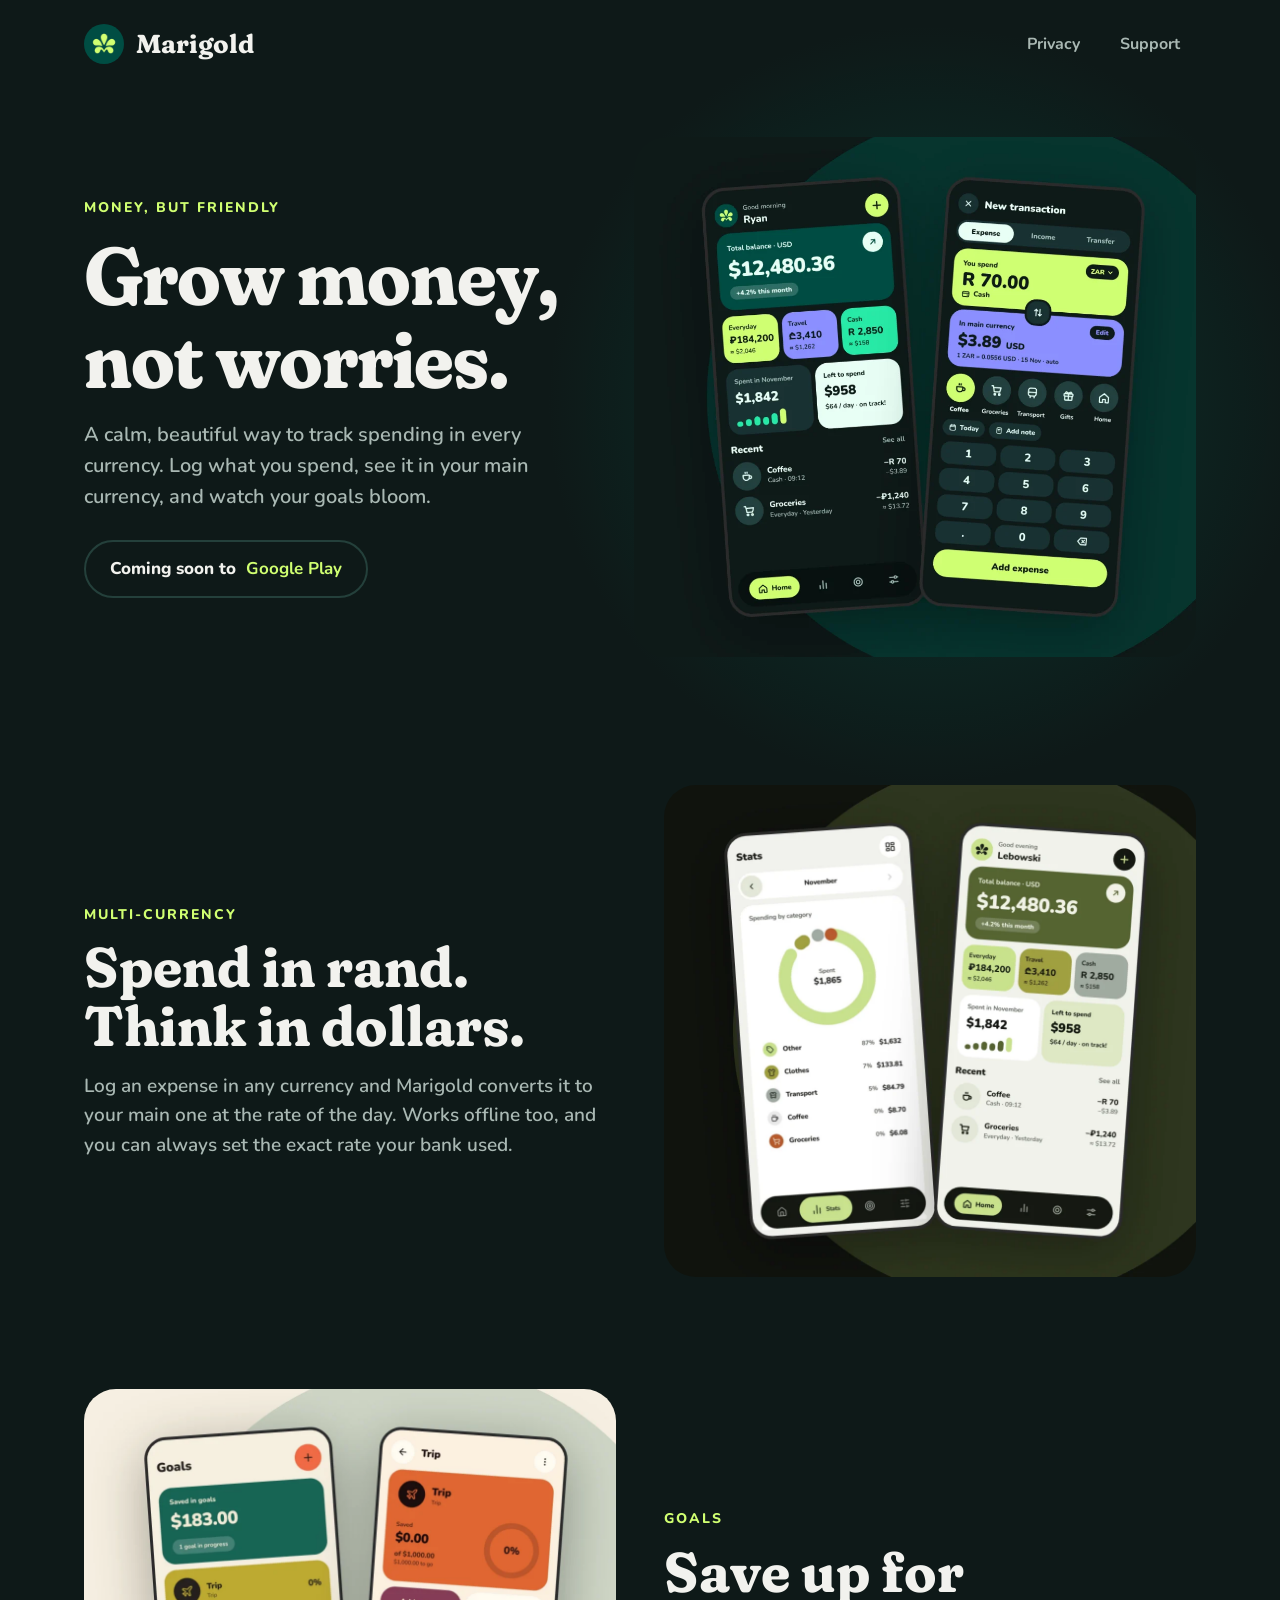
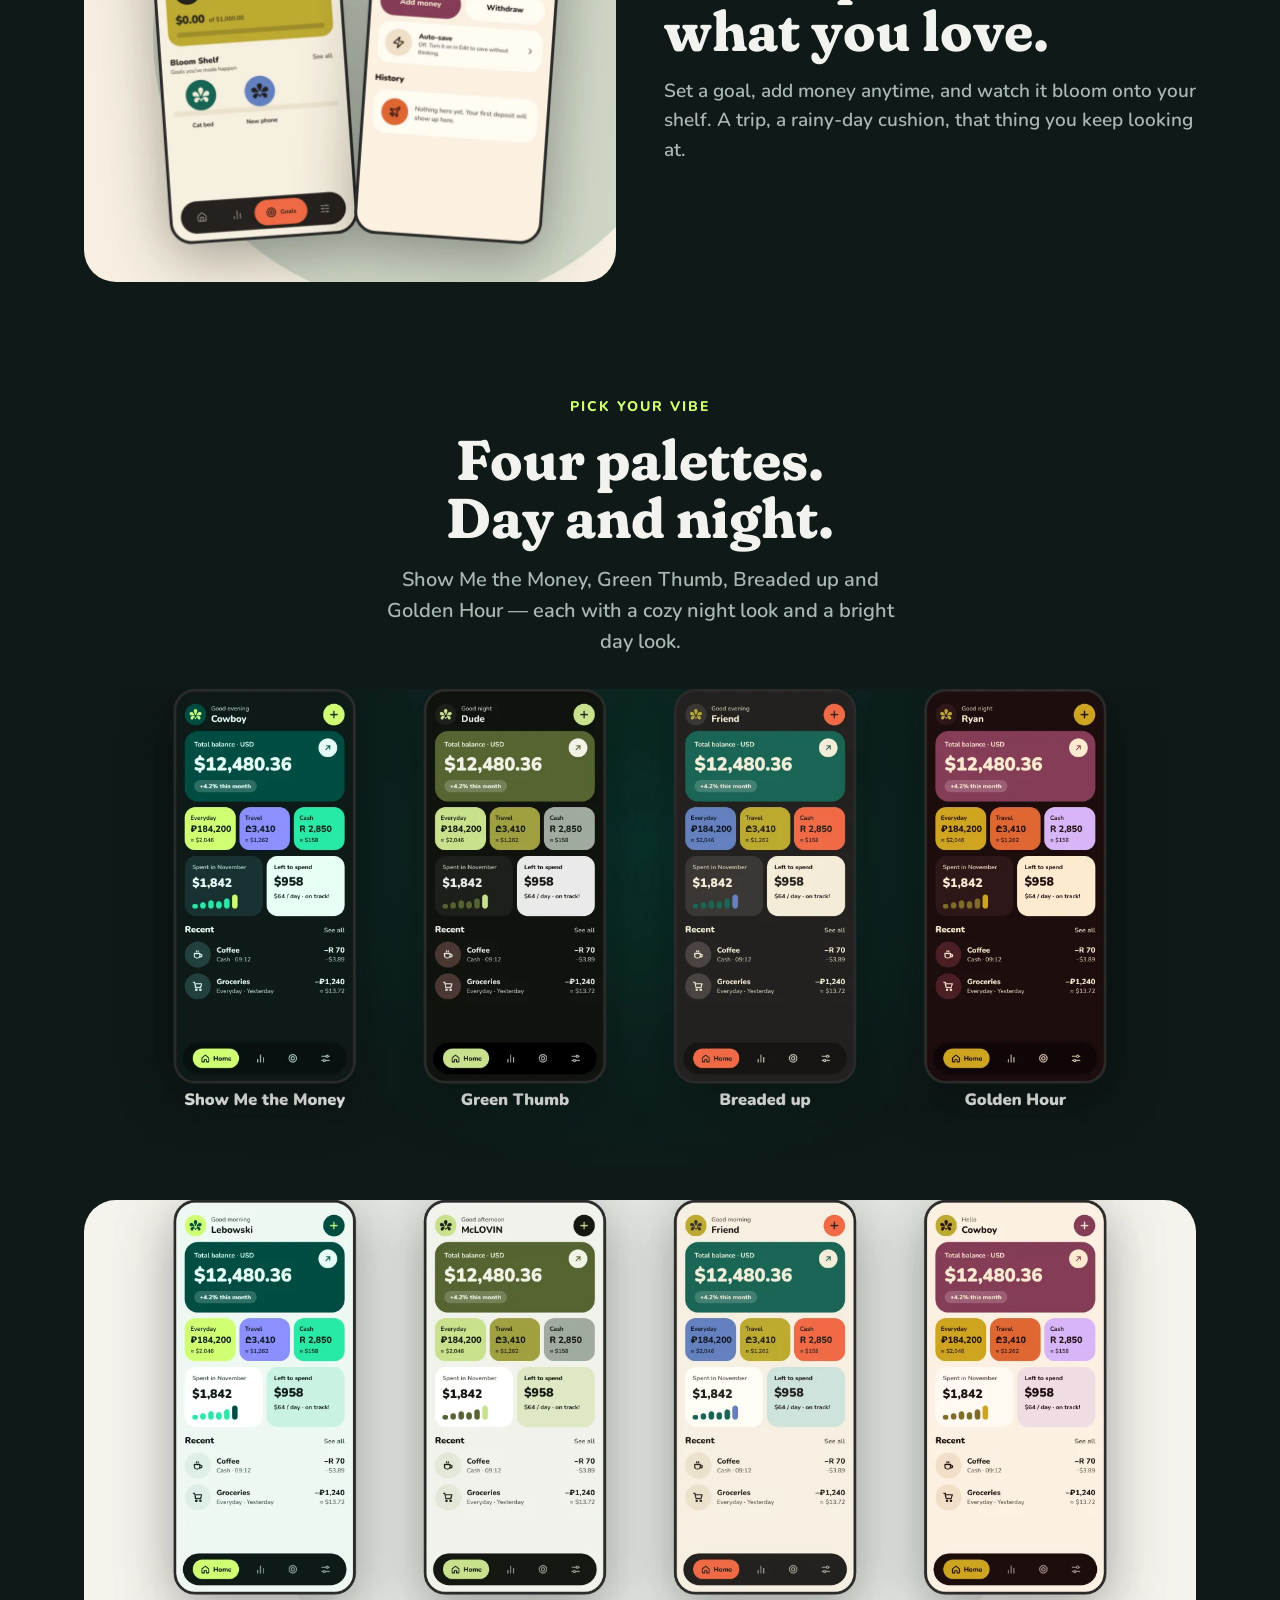
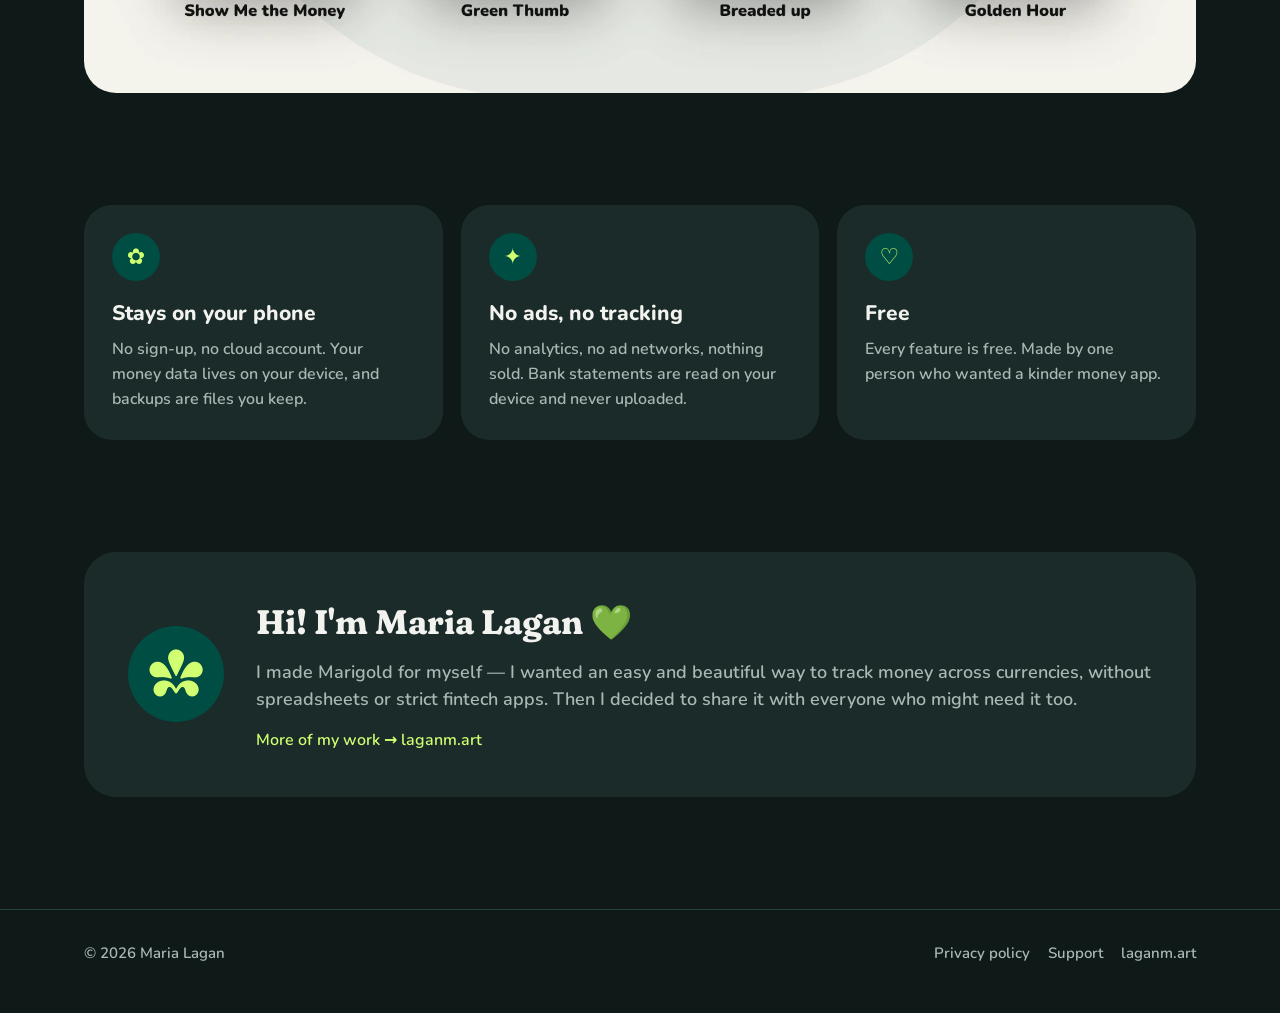
==== index.html @ 27286647 "Marigold website: home, privacy policy, support Co-Authored-By: Claude Opus 5.5 <noreply@anthropic.c" ====
<!doctype html>
<html lang="en">
<head>
<meta charset="utf-8">
<meta name="viewport" content="width=device-width,initial-scale=1">
<title>Marigold — Grow money, not worries</title>
<meta name="description" content="A calm, friendly money tracker for every currency. Spend in any currency, see it in yours. Goals, budgets, day and night palettes. Free, no ads, your data stays with you.">
<meta property="og:title" content="Marigold — Grow money, not worries">
<meta property="og:description" content="A calm, friendly money tracker for every currency.">
<meta property="og:image" content="https://marigold.laganm.art/img/og.jpg">
<meta property="og:url" content="https://marigold.laganm.art/">
<meta name="theme-color" content="#0E1918">
<link rel="icon" href="favicon.png">
<link rel="apple-touch-icon" href="img/icon-192.png">
<link rel="stylesheet" href="style.css">
</head>
<body>
<div class="wrap">
  <header class="nav">
    <a class="brand serif" href="./"><img src="img/icon-192.png" alt="">Marigold</a>
    <nav class="nav-links"><a href="privacy.html">Privacy</a><a href="support.html">Support</a></nav>
  </header>

  <main>
    <section class="hero">
      <div>
        <span class="kicker">Money, but friendly</span>
        <h1 class="serif">Grow money,<br>not worries.</h1>
        <p class="lead">A calm, beautiful way to track spending in every currency. Log what you spend, see it in your main currency, and watch your goals bloom.</p>
        <span class="badge soon">Coming soon to <b>Google Play</b></span>
      </div>
      <div class="shot"><img src="img/shot1.webp" alt="Marigold home screen and new transaction screen" width="1080" height="1000"></div>
    </section>

    <section class="feature">
      <div class="text">
        <span class="kicker">Multi-currency</span>
        <h2 class="serif">Spend in rand.<br>Think in dollars.</h2>
        <p>Log an expense in any currency and Marigold converts it to your main one at the rate of the day. Works offline too, and you can always set the exact rate your bank used.</p>
      </div>
      <div class="shot"><img src="img/shot2.webp" alt="Stats screen with spending by category" width="1080" height="1000" loading="lazy"></div>
    </section>

    <section class="feature flip">
      <div class="text">
        <span class="kicker">Goals</span>
        <h2 class="serif">Save up for<br>what you love.</h2>
        <p>Set a goal, add money anytime, and watch it bloom onto your shelf. A trip, a rainy-day cushion, that thing you keep looking at.</p>
      </div>
      <div class="shot"><img src="img/shot3.webp" alt="Goals screen and a trip goal" width="1080" height="1000" loading="lazy"></div>
    </section>

    <section class="center">
      <span class="kicker">Pick your vibe</span>
      <h2 class="serif">Four palettes.<br>Day and night.</h2>
      <p class="lead">Show Me the Money, Green Thumb, Breaded up and Golden Hour — each with a cozy night look and a bright day look.</p>
      <div class="shot"><img src="img/shot4.webp" alt="Four night palettes" width="1760" height="780" loading="lazy"></div>
      <div class="shot" style="margin-top:18px"><img src="img/shot5.webp" alt="Four day palettes" width="1760" height="780" loading="lazy"></div>
    </section>

    <section>
      <div class="cards">
        <div class="card"><div class="dot">✿</div><h3>Stays on your phone</h3><p>No sign-up, no cloud account. Your money data lives on your device, and backups are files you keep.</p></div>
        <div class="card"><div class="dot">✦</div><h3>No ads, no tracking</h3><p>No analytics, no ad networks, nothing sold. Bank statements are read on your device and never uploaded.</p></div>
        <div class="card"><div class="dot">♡</div><h3>Free</h3><p>Every feature is free. Made by one person who wanted a kinder money app.</p></div>
      </div>
    </section>

    <section>
      <div class="creator">
        <img src="img/icon-192.png" alt="">
        <div>
          <h2 class="serif">Hi! I'm Maria Lagan 💚</h2>
          <p>I made Marigold for myself — I wanted an easy and beautiful way to track money across currencies, without spreadsheets or strict fintech apps. Then I decided to share it with everyone who might need it too.</p>
          <a href="https://laganm.art/" target="_blank" rel="noopener">More of my work → laganm.art</a>
        </div>
      </div>
    </section>
  </main>
</div>

<footer>
  <div class="wrap">
    <span>© 2026 Maria Lagan</span>
    <nav><a href="privacy.html">Privacy policy</a><a href="support.html">Support</a><a href="https://laganm.art/" target="_blank" rel="noopener">laganm.art</a></nav>
  </div>
</footer>
</body>
</html>
---- style.css ----
@font-face{font-family:Nunito;font-weight:600;font-display:swap;src:url(fonts/nunito-latin-600-normal.woff2) format("woff2")}
@font-face{font-family:Nunito;font-weight:700;font-display:swap;src:url(fonts/nunito-latin-700-normal.woff2) format("woff2")}
@font-face{font-family:Nunito;font-weight:800;font-display:swap;src:url(fonts/nunito-latin-800-normal.woff2) format("woff2")}
@font-face{font-family:Fraunces;font-weight:100 900;font-display:swap;src:url(fonts/fraunces-latin-full-normal.woff2) format("woff2")}

:root{
  --bg:#0E1918; --bg2:#13211F; --card:#1A2B29; --line:#24403B;
  --text:#F2F2EE; --muted:#A9B8B3; --lime:#D0FF71; --emerald:#004D43;
  --radius:32px;
}
*{box-sizing:border-box}
html{scroll-behavior:smooth}
body{margin:0;background:var(--bg);color:var(--text);font-family:Nunito,system-ui,sans-serif;font-weight:600;line-height:1.55;-webkit-font-smoothing:antialiased}
a{color:var(--lime);text-decoration:none}
a:hover{text-decoration:underline}
img{max-width:100%;display:block}
.wrap{max-width:1160px;margin:0 auto;padding:0 24px}
.serif{font-family:Fraunces,Georgia,serif;font-weight:700;font-variation-settings:"SOFT" 100,"WONK" 1}

/* nav */
.nav{display:flex;align-items:center;justify-content:space-between;padding:22px 0}
.brand{display:flex;align-items:center;gap:12px;color:var(--text);font-size:26px}
.brand:hover{text-decoration:none}
.brand img{width:40px;height:40px;border-radius:50%}
.nav-links{display:flex;gap:8px}
.nav-links a{color:var(--muted);padding:10px 16px;border-radius:999px;font-weight:700}
.nav-links a:hover{background:var(--card);color:var(--text);text-decoration:none}

/* hero */
.hero{position:relative;display:grid;grid-template-columns:1fr 1.1fr;gap:40px;align-items:center;padding:48px 0 72px}
.hero::before{content:"";position:absolute;right:-10%;top:-10%;width:760px;height:760px;border-radius:50%;
  background:radial-gradient(closest-side,rgba(0,110,92,.35),rgba(0,110,92,0));z-index:-1}
.kicker{display:inline-block;color:var(--lime);font-weight:800;font-size:14px;letter-spacing:2px;text-transform:uppercase}
h1{font-size:clamp(44px,6.4vw,84px);line-height:1.02;letter-spacing:-1px;margin:14px 0 18px}
.lead{font-size:20px;color:var(--muted);max-width:520px;margin:0 0 28px}
.badge{display:inline-flex;align-items:center;gap:10px;background:var(--lime);color:#13211F;font-weight:800;padding:14px 24px;border-radius:999px;font-size:17px}
.badge.soon{background:transparent;color:var(--text);border:2px solid var(--line)}
.badge.soon b{color:var(--lime)}

/* shots */
.shot{border-radius:var(--radius);overflow:hidden;background:var(--bg2)}
.shot img{width:100%;height:auto}

/* feature rows */
section{padding:56px 0}
.feature{display:grid;grid-template-columns:1fr 1fr;gap:48px;align-items:center}
.feature.flip .text{order:2}
.feature h2,.center h2{font-size:clamp(34px,4.4vw,56px);line-height:1.05;margin:12px 0 16px}
.feature p{color:var(--muted);font-size:19px;margin:0}
.center{text-align:center}
.center .lead{margin:0 auto 32px}

/* cards */
.cards{display:grid;grid-template-columns:repeat(3,1fr);gap:18px}
.card{background:var(--card);border-radius:28px;padding:28px}
.card .dot{width:48px;height:48px;border-radius:50%;background:var(--emerald);display:grid;place-items:center;color:var(--lime);font-size:22px;margin-bottom:16px}
.card h3{margin:0 0 8px;font-size:21px;font-weight:800}
.card p{margin:0;color:var(--muted)}

/* creator */
.creator{background:var(--card);border-radius:var(--radius);padding:44px;display:grid;grid-template-columns:auto 1fr;gap:32px;align-items:center}
.creator img{width:96px;height:96px;border-radius:50%}
.creator h2{font-size:34px;margin:0 0 10px}
.creator p{color:var(--muted);margin:0 0 14px;font-size:18px}

/* footer */
footer{border-top:1px solid var(--line);margin-top:56px;padding:32px 0 48px;color:var(--muted);font-size:15px}
footer .wrap{display:flex;justify-content:space-between;gap:16px;flex-wrap:wrap}
footer a{color:var(--muted)}
footer nav{display:flex;gap:18px}

/* doc pages */
.doc{max-width:760px;margin:0 auto;padding:24px 24px 0}
.doc h1{font-size:clamp(38px,5vw,60px)}
.doc h2{font-family:Nunito,system-ui,sans-serif;font-weight:800;font-size:23px;margin:40px 0 10px}
.doc p,.doc li{color:#D6DEDB;font-size:17.5px}
.doc ul{padding-left:22px}
.doc li{margin:6px 0}
.doc .meta{color:var(--muted)}
.note{background:var(--card);border-radius:24px;padding:22px 26px;margin:28px 0}
.note p{margin:0}
.contact{display:inline-flex;margin-top:8px}

@media (max-width:860px){
  .hero,.feature{grid-template-columns:1fr}
  .feature.flip .text{order:0}
  .cards{grid-template-columns:1fr}
  .creator{grid-template-columns:1fr;padding:30px}
  .hero{padding-top:24px}
  .nav-links a{padding:8px 10px}
}
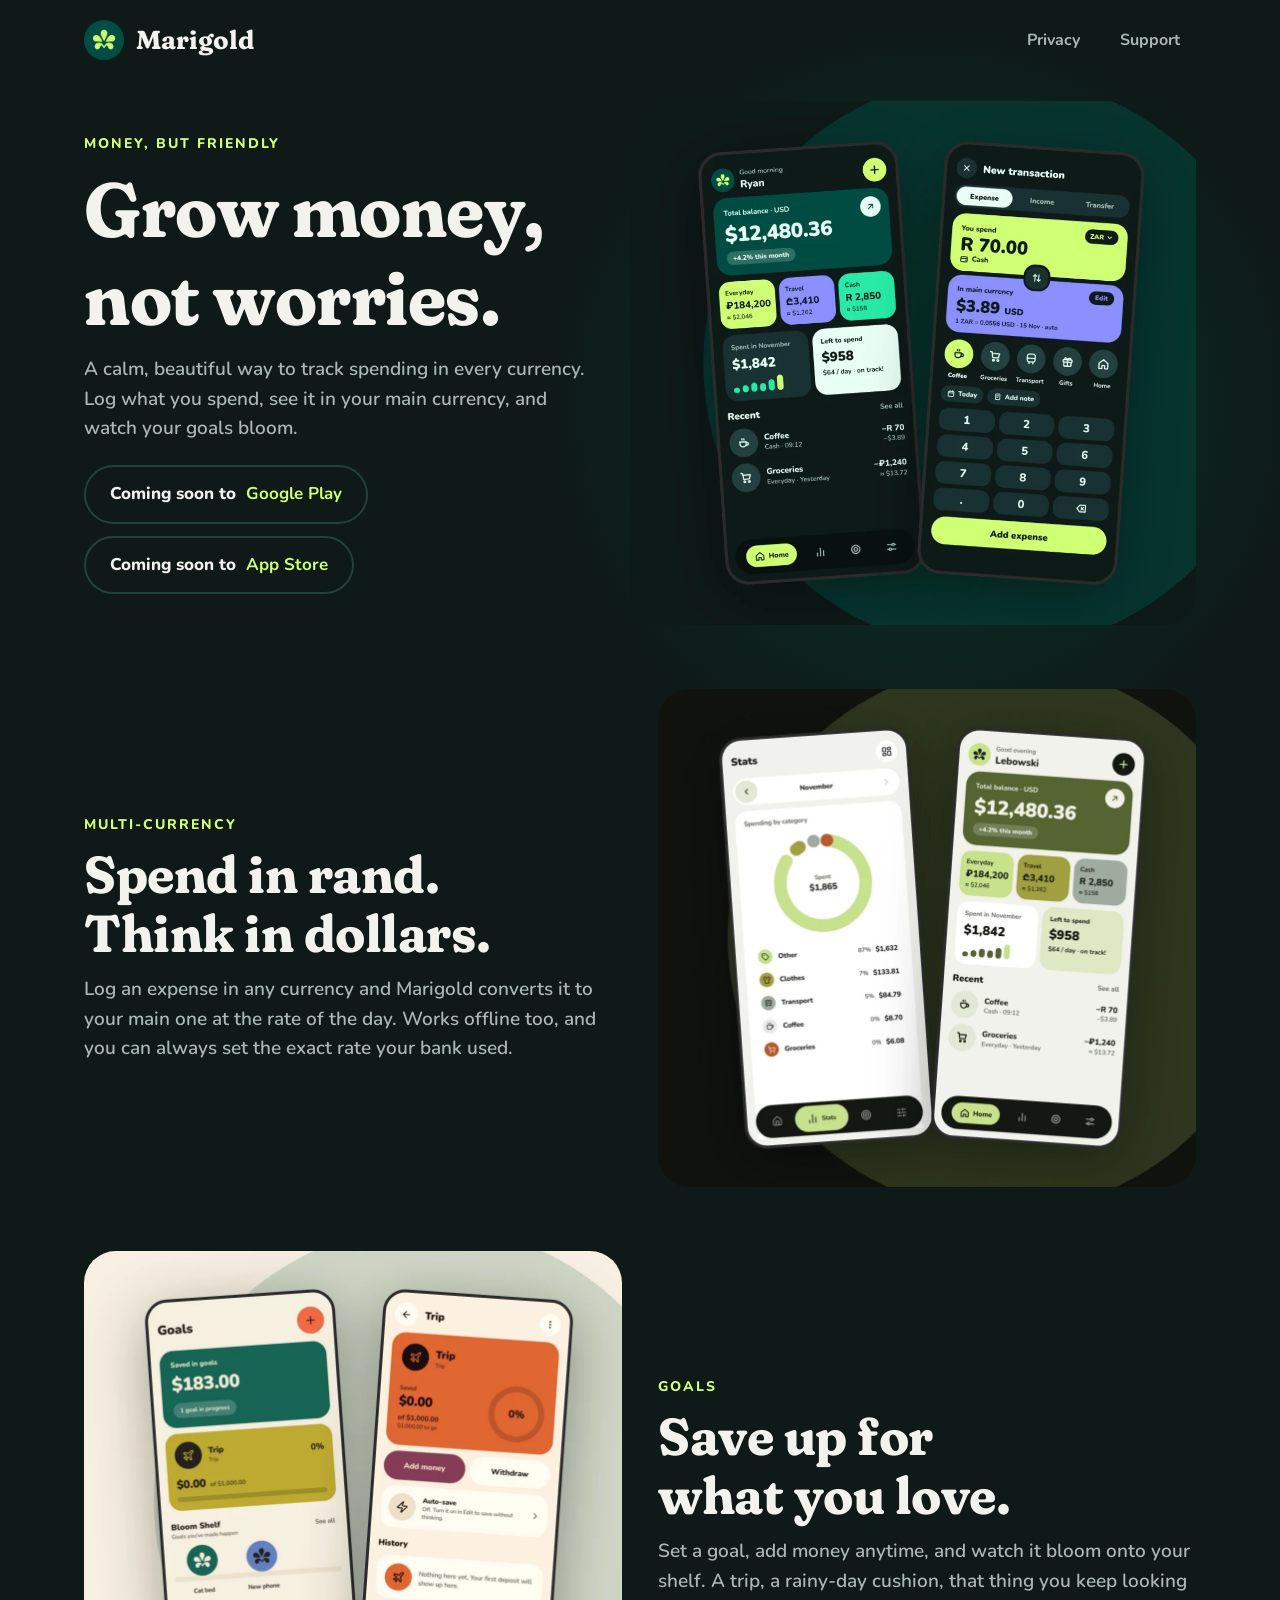
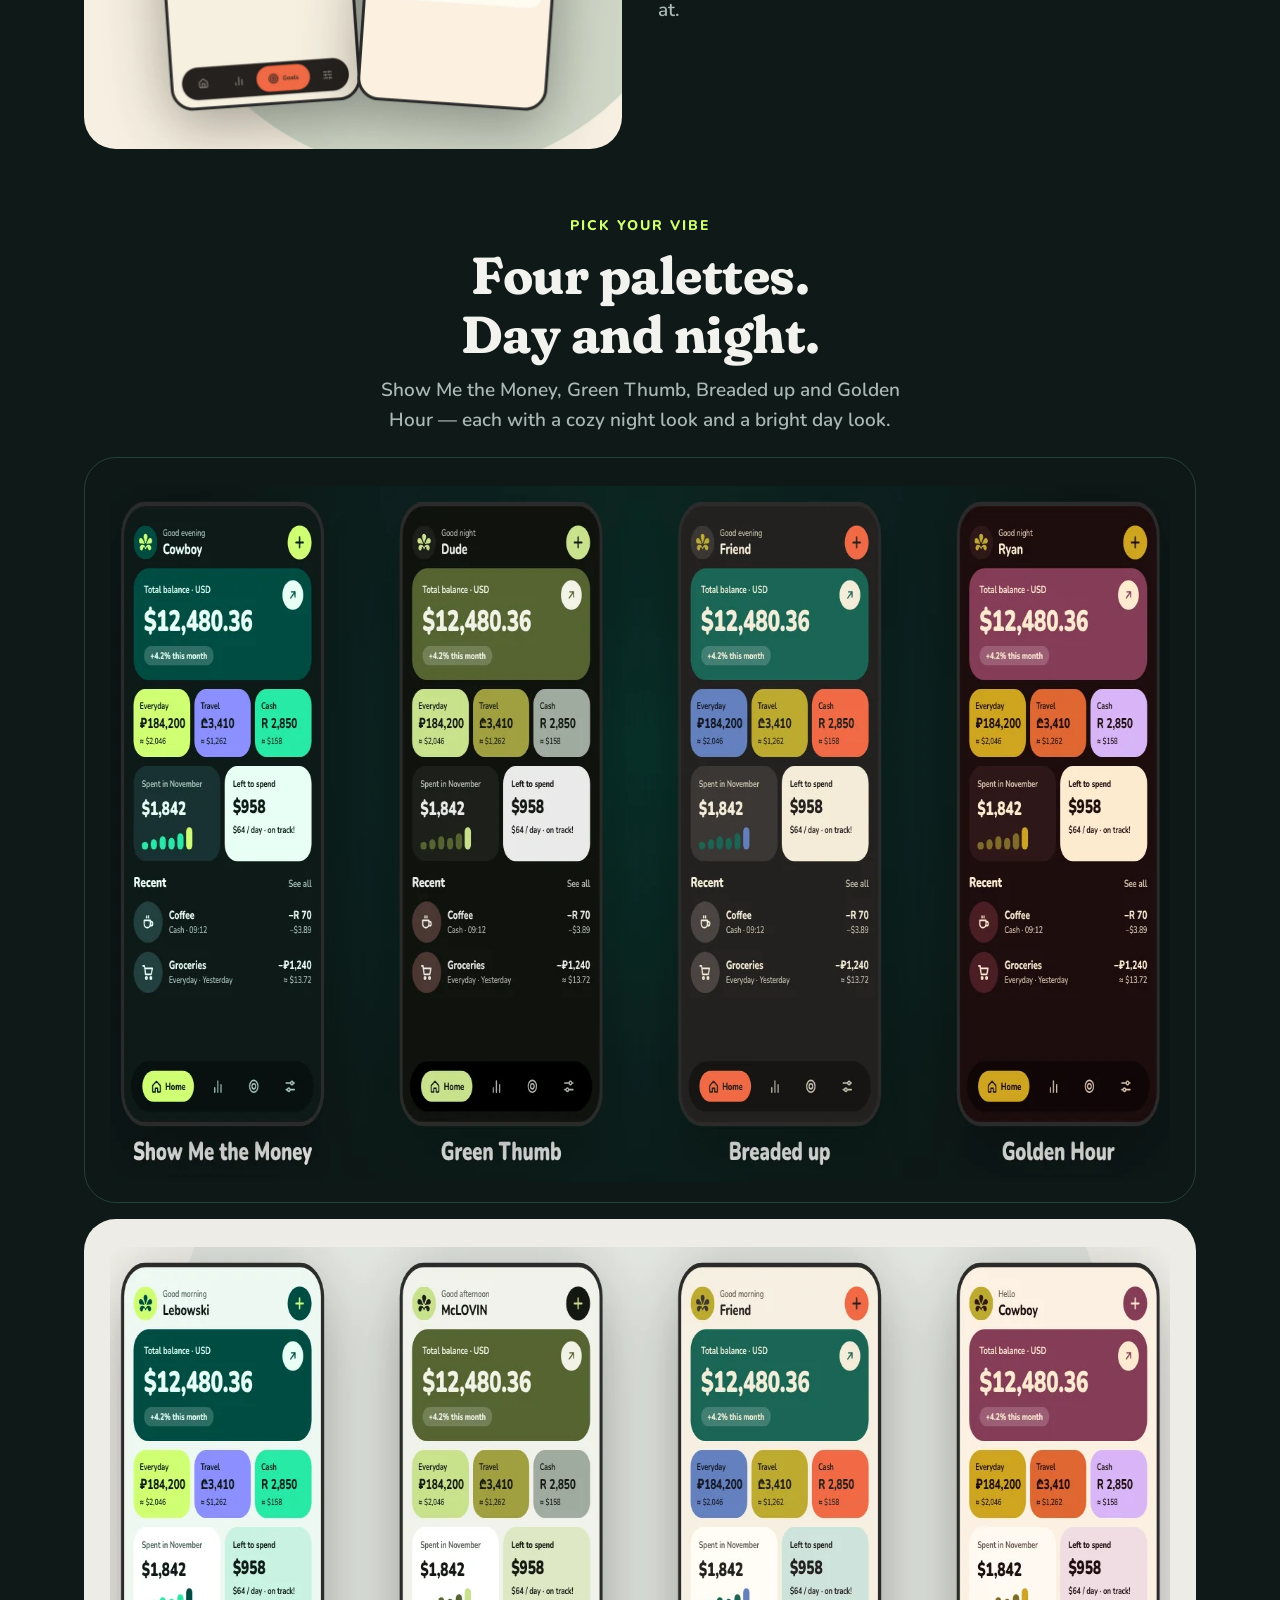
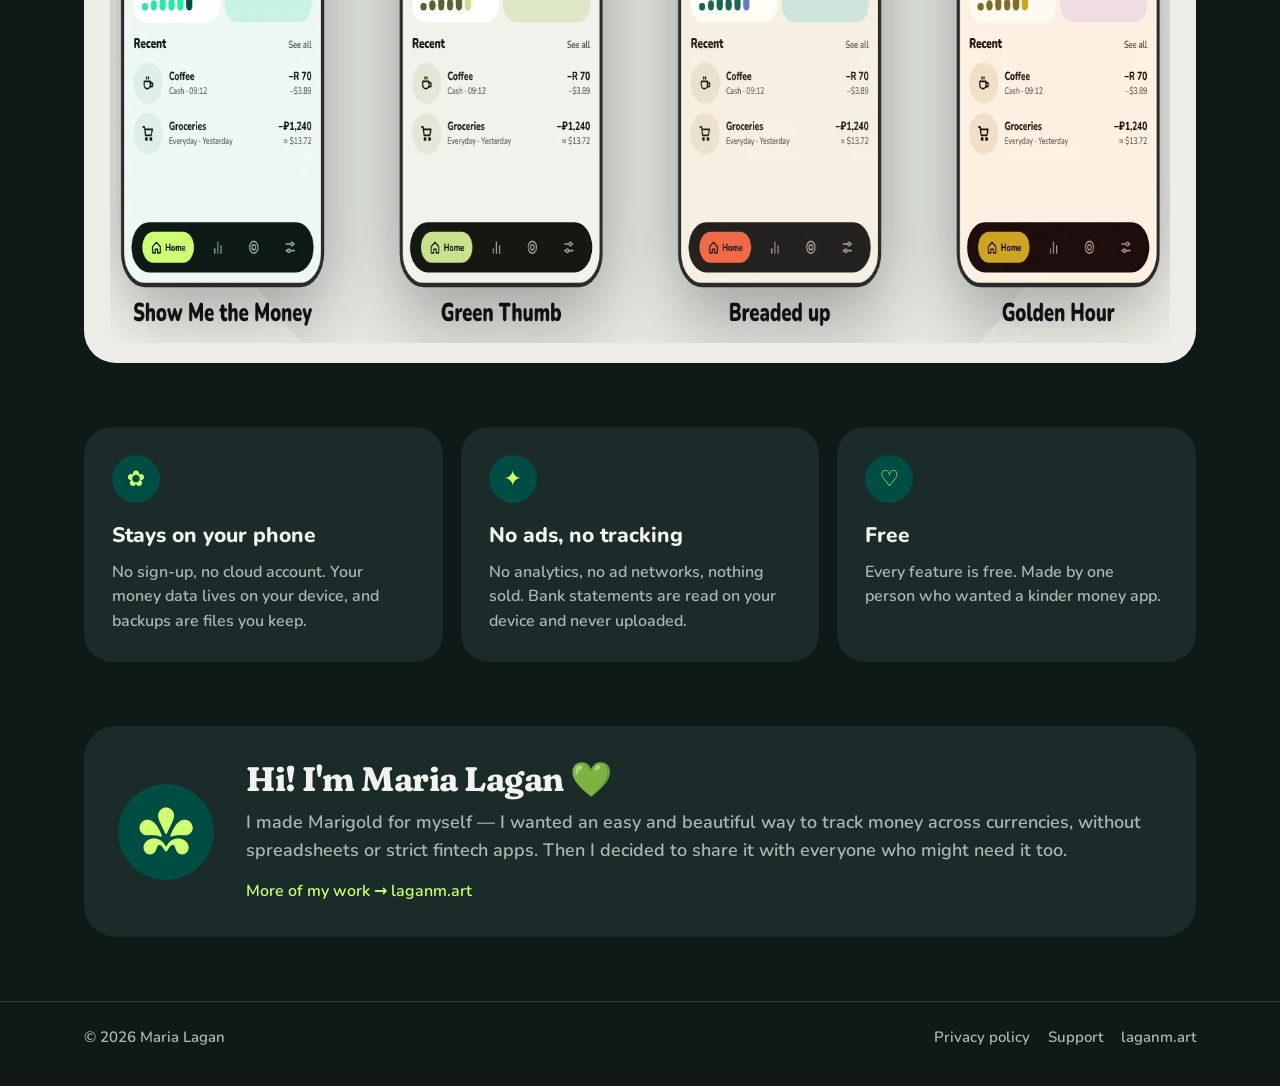
==== commit 4e4b5780: "Tighter layout, even heading line-height, App Store badge, padded palette blocks Co-Authored-By: Cla" ====
--- a/index.html
+++ b/index.html
@@ -27,7 +27,7 @@
         <span class="kicker">Money, but friendly</span>
         <h1 class="serif">Grow money,<br>not worries.</h1>
         <p class="lead">A calm, beautiful way to track spending in every currency. Log what you spend, see it in your main currency, and watch your goals bloom.</p>
-        <span class="badge soon">Coming soon to <b>Google Play</b></span>
+        <div class="badges"><span class="badge soon">Coming soon to <b>Google Play</b></span><span class="badge soon">Coming soon to <b>App Store</b></span></div>
       </div>
       <div class="shot"><img src="img/shot1.webp" alt="Marigold home screen and new transaction screen" width="1080" height="1000"></div>
     </section>
@@ -54,8 +54,8 @@
       <span class="kicker">Pick your vibe</span>
       <h2 class="serif">Four palettes.<br>Day and night.</h2>
       <p class="lead">Show Me the Money, Green Thumb, Breaded up and Golden Hour — each with a cozy night look and a bright day look.</p>
-      <div class="shot"><img src="img/shot4.webp" alt="Four night palettes" width="1760" height="780" loading="lazy"></div>
-      <div class="shot" style="margin-top:18px"><img src="img/shot5.webp" alt="Four day palettes" width="1760" height="780" loading="lazy"></div>
+      <div class="palette night"><img src="img/shot4.webp" alt="Four night palettes" width="1507" height="696" loading="lazy"></div>
+      <div class="palette day"><img src="img/shot5.webp" alt="Four day palettes" width="1507" height="696" loading="lazy"></div>
     </section>
 
     <section>
--- a/style.css
+++ b/style.css
@@ -18,7 +18,7 @@
 .serif{font-family:Fraunces,Georgia,serif;font-weight:700;font-variation-settings:"SOFT" 100,"WONK" 1}
 
 /* nav */
-.nav{display:flex;align-items:center;justify-content:space-between;padding:22px 0}
+.nav{display:flex;align-items:center;justify-content:space-between;padding:18px 0}
 .brand{display:flex;align-items:center;gap:12px;color:var(--text);font-size:26px}
 .brand:hover{text-decoration:none}
 .brand img{width:40px;height:40px;border-radius:50%}
@@ -27,28 +27,34 @@
 .nav-links a:hover{background:var(--card);color:var(--text);text-decoration:none}
 
 /* hero */
-.hero{position:relative;display:grid;grid-template-columns:1fr 1.1fr;gap:40px;align-items:center;padding:48px 0 72px}
+.hero{position:relative;display:grid;grid-template-columns:1fr 1.1fr;gap:32px;align-items:center;padding:20px 0 32px}
 .hero::before{content:"";position:absolute;right:-10%;top:-10%;width:760px;height:760px;border-radius:50%;
   background:radial-gradient(closest-side,rgba(0,110,92,.35),rgba(0,110,92,0));z-index:-1}
 .kicker{display:inline-block;color:var(--lime);font-weight:800;font-size:14px;letter-spacing:2px;text-transform:uppercase}
-h1{font-size:clamp(44px,6.4vw,84px);line-height:1.02;letter-spacing:-1px;margin:14px 0 18px}
-.lead{font-size:20px;color:var(--muted);max-width:520px;margin:0 0 28px}
+h1,h2{line-height:1.14;letter-spacing:-0.5px}
+h1{font-size:clamp(42px,6vw,78px);margin:10px 0 14px}
+.lead{font-size:19px;color:var(--muted);max-width:520px;margin:0 0 22px}
 .badge{display:inline-flex;align-items:center;gap:10px;background:var(--lime);color:#13211F;font-weight:800;padding:14px 24px;border-radius:999px;font-size:17px}
 .badge.soon{background:transparent;color:var(--text);border:2px solid var(--line)}
 .badge.soon b{color:var(--lime)}
+.badges{display:flex;flex-wrap:wrap;gap:12px}
+.palette{border-radius:var(--radius);padding:28px 24px 20px;margin-top:16px}
+.palette.night{background:#0D1817;border:1px solid var(--line)}
+.palette.day{background:#EEECE6}
+.palette img{margin:0 auto;max-width:1060px;width:100%}
 
 /* shots */
 .shot{border-radius:var(--radius);overflow:hidden;background:var(--bg2)}
 .shot img{width:100%;height:auto}
 
 /* feature rows */
-section{padding:56px 0}
-.feature{display:grid;grid-template-columns:1fr 1fr;gap:48px;align-items:center}
+section{padding:32px 0}
+.feature{display:grid;grid-template-columns:1fr 1fr;gap:36px;align-items:center}
 .feature.flip .text{order:2}
-.feature h2,.center h2{font-size:clamp(34px,4.4vw,56px);line-height:1.05;margin:12px 0 16px}
+.feature h2,.center h2{font-size:clamp(32px,4.2vw,52px);margin:8px 0 12px}
 .feature p{color:var(--muted);font-size:19px;margin:0}
 .center{text-align:center}
-.center .lead{margin:0 auto 32px}
+.center .lead{margin:0 auto 22px}
 
 /* cards */
 .cards{display:grid;grid-template-columns:repeat(3,1fr);gap:18px}
@@ -58,21 +64,21 @@
 .card p{margin:0;color:var(--muted)}
 
 /* creator */
-.creator{background:var(--card);border-radius:var(--radius);padding:44px;display:grid;grid-template-columns:auto 1fr;gap:32px;align-items:center}
+.creator{background:var(--card);border-radius:var(--radius);padding:34px;display:grid;grid-template-columns:auto 1fr;gap:32px;align-items:center}
 .creator img{width:96px;height:96px;border-radius:50%}
 .creator h2{font-size:34px;margin:0 0 10px}
 .creator p{color:var(--muted);margin:0 0 14px;font-size:18px}
 
 /* footer */
-footer{border-top:1px solid var(--line);margin-top:56px;padding:32px 0 48px;color:var(--muted);font-size:15px}
+footer{border-top:1px solid var(--line);margin-top:32px;padding:24px 0 36px;color:var(--muted);font-size:15px}
 footer .wrap{display:flex;justify-content:space-between;gap:16px;flex-wrap:wrap}
 footer a{color:var(--muted)}
 footer nav{display:flex;gap:18px}
 
 /* doc pages */
 .doc{max-width:760px;margin:0 auto;padding:24px 24px 0}
-.doc h1{font-size:clamp(38px,5vw,60px)}
-.doc h2{font-family:Nunito,system-ui,sans-serif;font-weight:800;font-size:23px;margin:40px 0 10px}
+.doc h1{font-size:clamp(38px,5vw,58px)}
+.doc h2{font-family:Nunito,system-ui,sans-serif;font-weight:800;font-size:23px;line-height:1.3;margin:30px 0 8px}
 .doc p,.doc li{color:#D6DEDB;font-size:17.5px}
 .doc ul{padding-left:22px}
 .doc li{margin:6px 0}
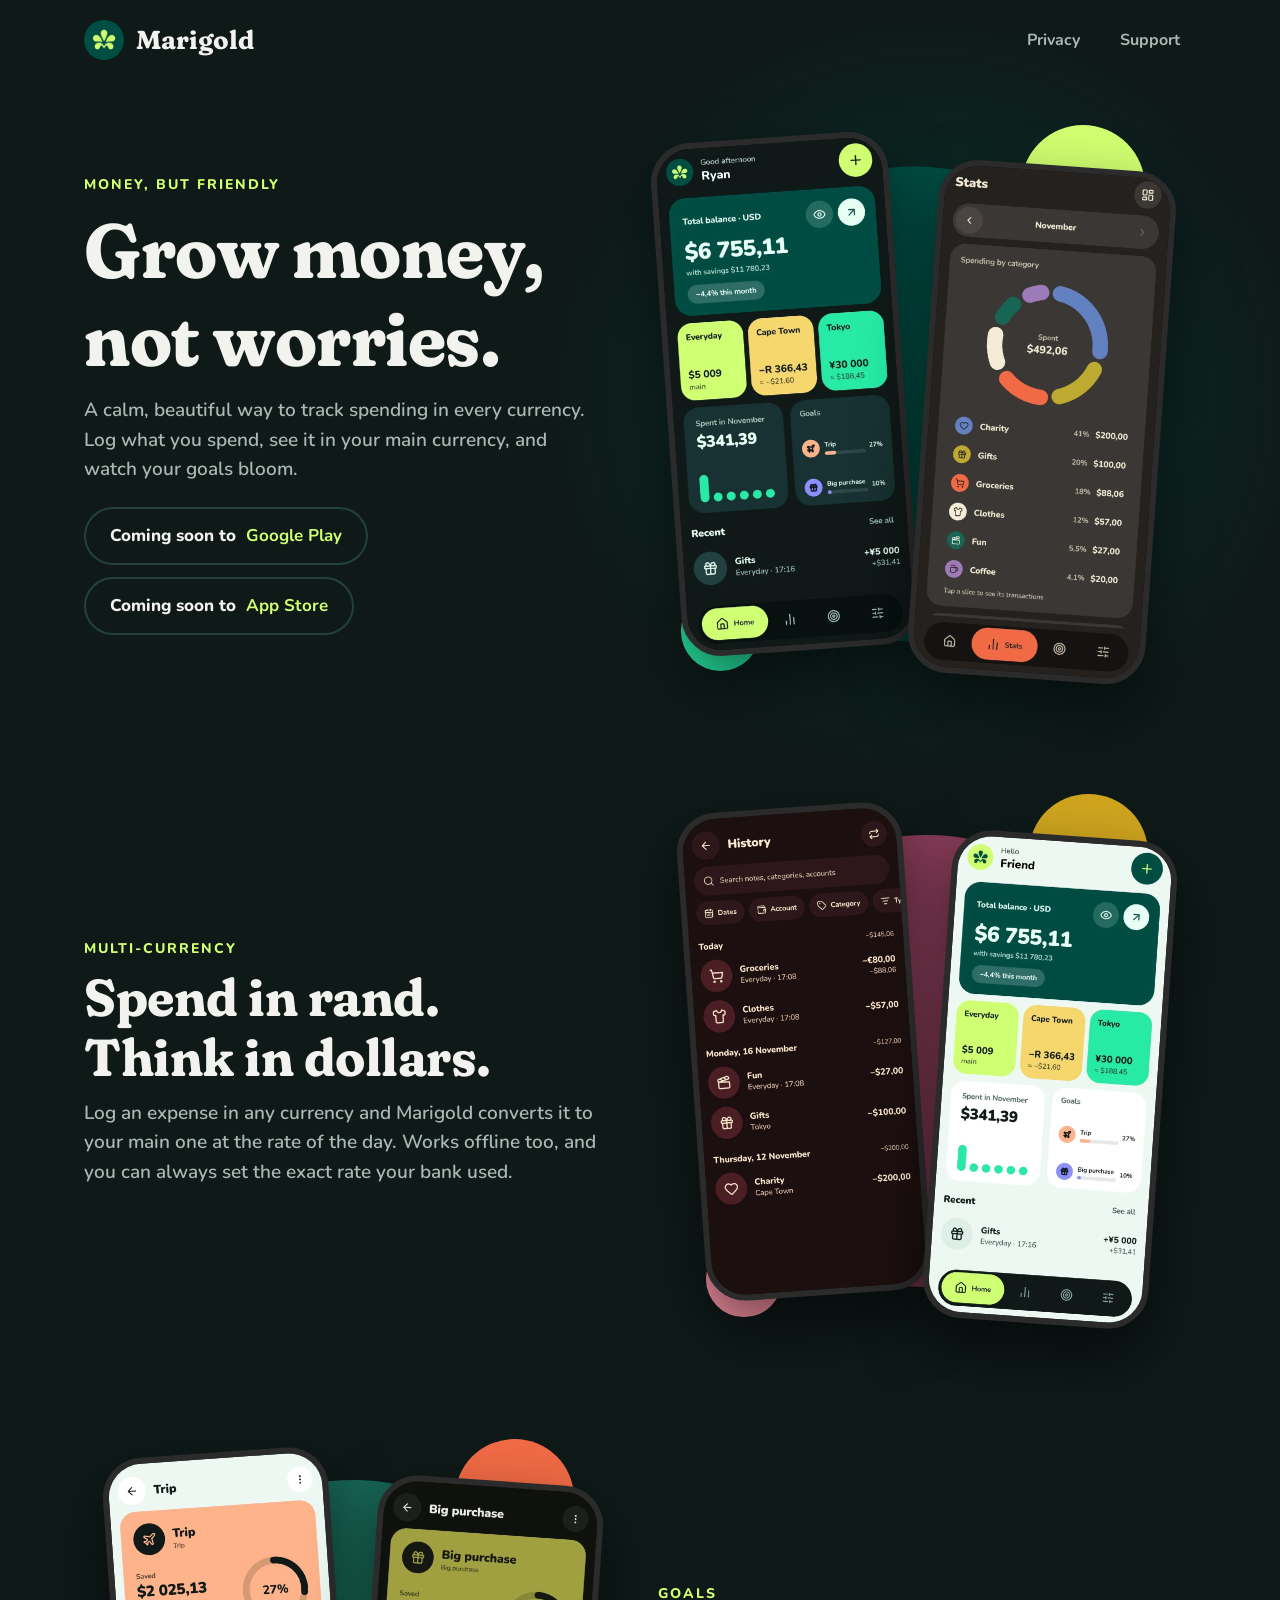
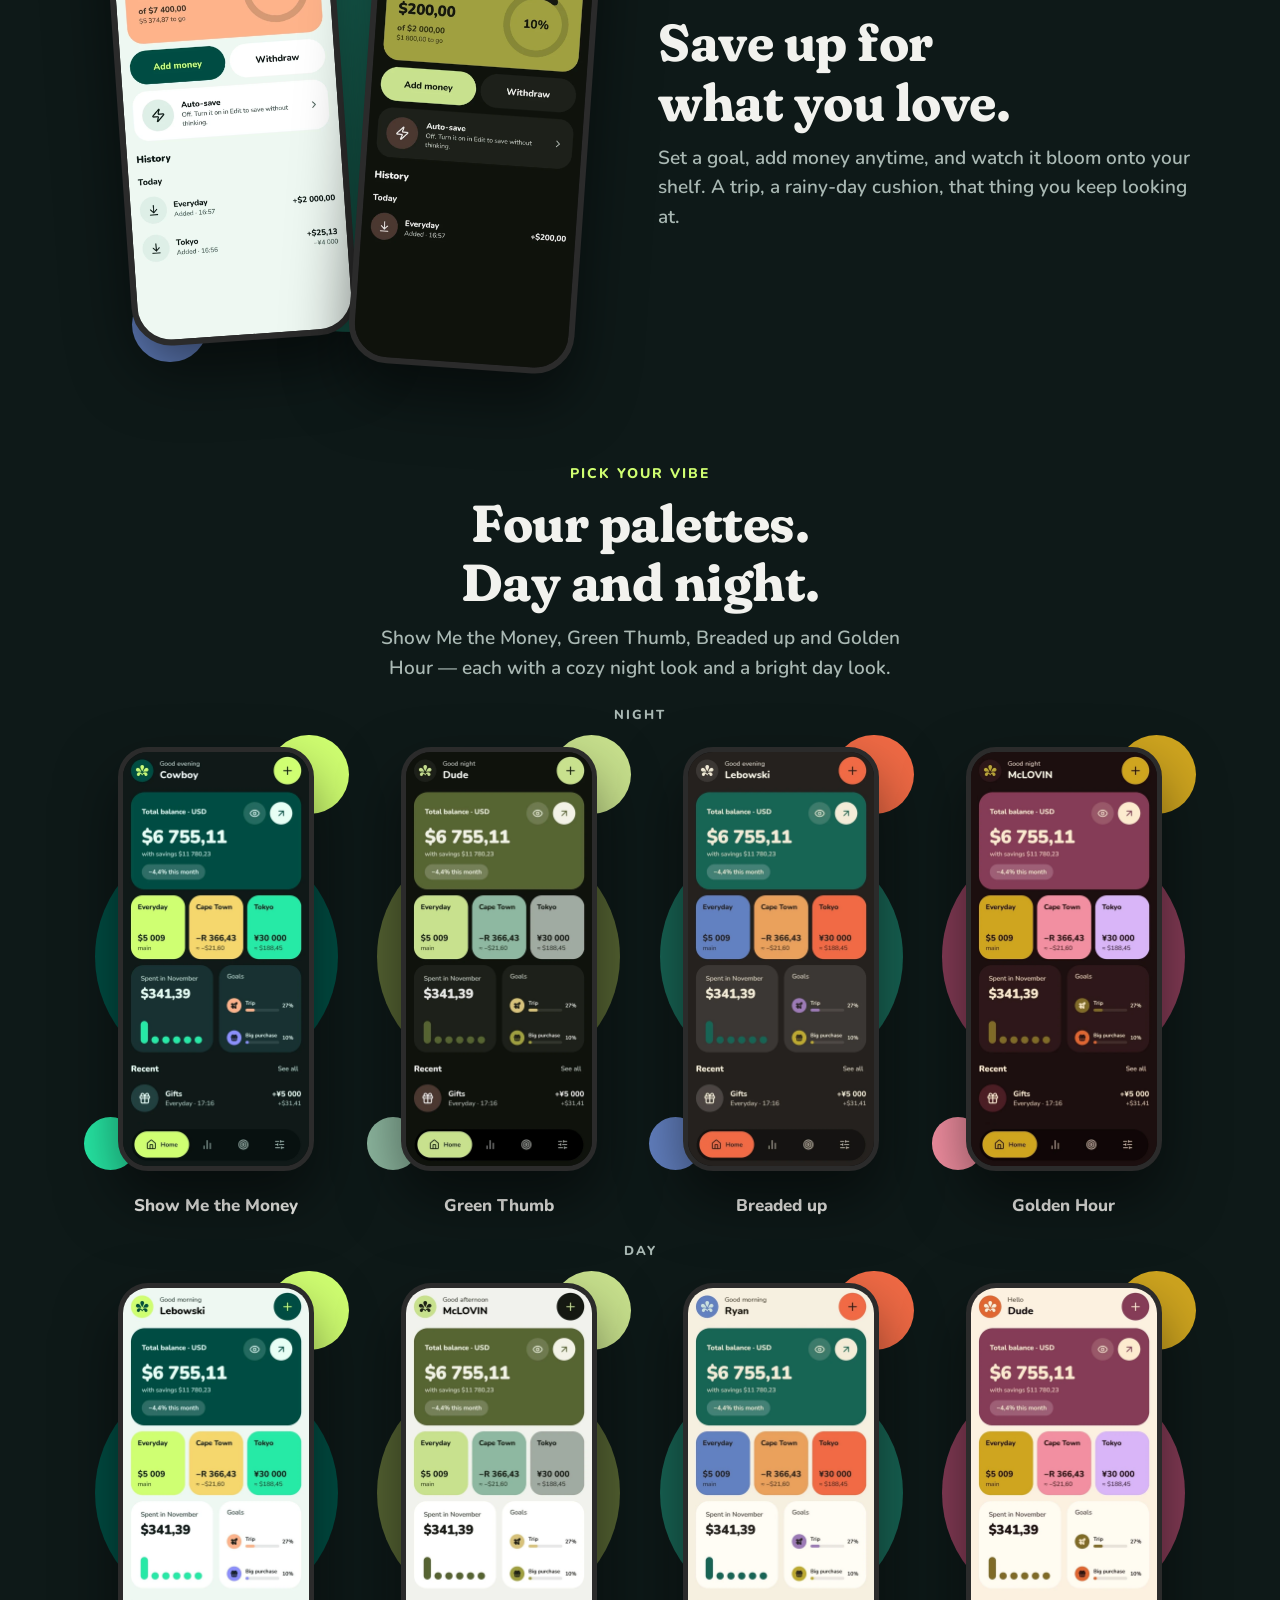
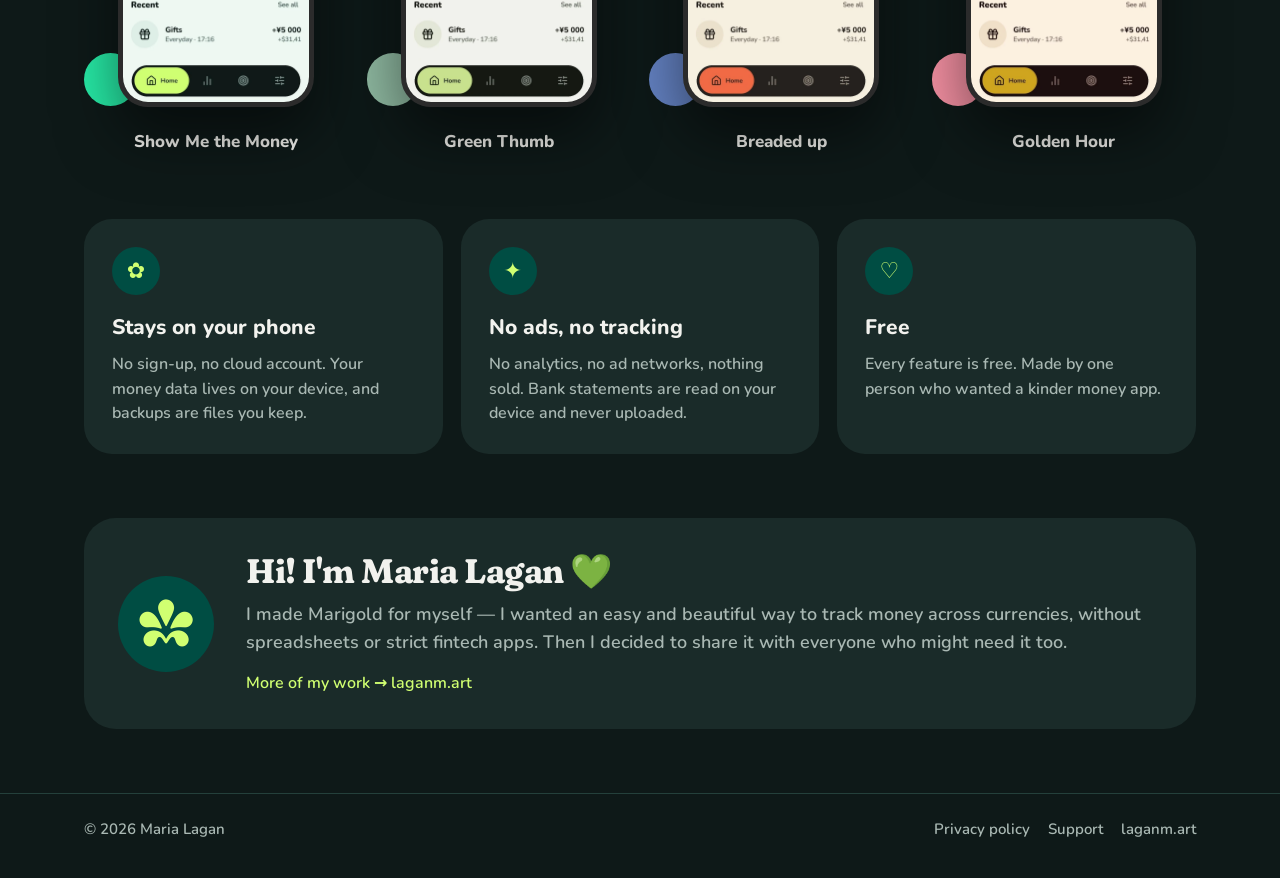
==== commit f9c6bb88: "New app screens, floating phones over palette circles, light hover motion Co-Authored-By: Claude Opu" ====
--- a/index.html
+++ b/index.html
@@ -29,7 +29,7 @@
         <p class="lead">A calm, beautiful way to track spending in every currency. Log what you spend, see it in your main currency, and watch your goals bloom.</p>
         <div class="badges"><span class="badge soon">Coming soon to <b>Google Play</b></span><span class="badge soon">Coming soon to <b>App Store</b></span></div>
       </div>
-      <div class="shot"><img src="img/shot1.webp" alt="Marigold home screen and new transaction screen" width="1080" height="1000"></div>
+      <div class="scene " style="--c1:#004d43;--c2:#d0ff71;--c3:#27eaa6"><span class="blob b1"></span><span class="blob b2"></span><span class="blob b3"></span><div class="phone" style="--r:-4deg;--y:0px"><img src="img/hero_home.webp" alt="Marigold home screen" width="756" height="1664" loading="lazy"></div><div class="phone" style="--r:4deg;--y:28px"><img src="img/hero_stats.webp" alt="Stats screen" width="756" height="1664" loading="lazy"></div></div>
     </section>
 
     <section class="feature">
@@ -38,7 +38,7 @@
         <h2 class="serif">Spend in rand.<br>Think in dollars.</h2>
         <p>Log an expense in any currency and Marigold converts it to your main one at the rate of the day. Works offline too, and you can always set the exact rate your bank used.</p>
       </div>
-      <div class="shot"><img src="img/shot2.webp" alt="Stats screen with spending by category" width="1080" height="1000" loading="lazy"></div>
+      <div class="scene " style="--c1:#863c57;--c2:#cfa51f;--c3:#f28fa1"><span class="blob b1"></span><span class="blob b2"></span><span class="blob b3"></span><div class="phone" style="--r:-4deg;--y:0px"><img src="img/mc_history.webp" alt="History with euros and dollars" width="756" height="1664" loading="lazy"></div><div class="phone" style="--r:4deg;--y:28px"><img src="img/mc_home.webp" alt="Home with rand, yen and dirham" width="756" height="1664" loading="lazy"></div></div>
     </section>
 
     <section class="feature flip">
@@ -47,15 +47,14 @@
         <h2 class="serif">Save up for<br>what you love.</h2>
         <p>Set a goal, add money anytime, and watch it bloom onto your shelf. A trip, a rainy-day cushion, that thing you keep looking at.</p>
       </div>
-      <div class="shot"><img src="img/shot3.webp" alt="Goals screen and a trip goal" width="1080" height="1000" loading="lazy"></div>
+      <div class="scene " style="--c1:#186555;--c2:#f06a45;--c3:#6381c1"><span class="blob b1"></span><span class="blob b2"></span><span class="blob b3"></span><div class="phone" style="--r:-4deg;--y:0px"><img src="img/goal_trip.webp" alt="Trip goal" width="756" height="1664" loading="lazy"></div><div class="phone" style="--r:4deg;--y:28px"><img src="img/goal_big.webp" alt="Big purchase goal" width="756" height="1664" loading="lazy"></div></div>
     </section>
 
     <section class="center">
       <span class="kicker">Pick your vibe</span>
       <h2 class="serif">Four palettes.<br>Day and night.</h2>
       <p class="lead">Show Me the Money, Green Thumb, Breaded up and Golden Hour — each with a cozy night look and a bright day look.</p>
-      <div class="palette night"><img src="img/shot4.webp" alt="Four night palettes" width="1507" height="696" loading="lazy"></div>
-      <div class="palette day"><img src="img/shot5.webp" alt="Four day palettes" width="1507" height="696" loading="lazy"></div>
+      <p class="row-label">Night</p><div class="palettes"><figure class="pal"><div class="scene single" style="--c1:#004d43;--c2:#d0ff71;--c3:#27eaa6"><span class="blob b1"></span><span class="blob b2"></span><span class="blob b3"></span><div class="phone" style="--r:0deg;--y:0px"><img src="img/n_money.webp" alt="Show Me the Money" width="756" height="1664" loading="lazy"></div></div><figcaption>Show Me the Money</figcaption></figure><figure class="pal"><div class="scene single" style="--c1:#566433;--c2:#c8e18d;--c3:#8eb8a0"><span class="blob b1"></span><span class="blob b2"></span><span class="blob b3"></span><div class="phone" style="--r:0deg;--y:0px"><img src="img/n_green.webp" alt="Green Thumb" width="756" height="1664" loading="lazy"></div></div><figcaption>Green Thumb</figcaption></figure><figure class="pal"><div class="scene single" style="--c1:#186555;--c2:#f06a45;--c3:#6381c1"><span class="blob b1"></span><span class="blob b2"></span><span class="blob b3"></span><div class="phone" style="--r:0deg;--y:0px"><img src="img/n_bread.webp" alt="Breaded up" width="756" height="1664" loading="lazy"></div></div><figcaption>Breaded up</figcaption></figure><figure class="pal"><div class="scene single" style="--c1:#863c57;--c2:#cfa51f;--c3:#f28fa1"><span class="blob b1"></span><span class="blob b2"></span><span class="blob b3"></span><div class="phone" style="--r:0deg;--y:0px"><img src="img/n_gold.webp" alt="Golden Hour" width="756" height="1664" loading="lazy"></div></div><figcaption>Golden Hour</figcaption></figure></div><p class="row-label">Day</p><div class="palettes"><figure class="pal"><div class="scene single" style="--c1:#004d43;--c2:#d0ff71;--c3:#27eaa6"><span class="blob b1"></span><span class="blob b2"></span><span class="blob b3"></span><div class="phone" style="--r:0deg;--y:0px"><img src="img/d_money.webp" alt="Show Me the Money" width="756" height="1664" loading="lazy"></div></div><figcaption>Show Me the Money</figcaption></figure><figure class="pal"><div class="scene single" style="--c1:#566433;--c2:#c8e18d;--c3:#8eb8a0"><span class="blob b1"></span><span class="blob b2"></span><span class="blob b3"></span><div class="phone" style="--r:0deg;--y:0px"><img src="img/d_green.webp" alt="Green Thumb" width="756" height="1664" loading="lazy"></div></div><figcaption>Green Thumb</figcaption></figure><figure class="pal"><div class="scene single" style="--c1:#186555;--c2:#f06a45;--c3:#6381c1"><span class="blob b1"></span><span class="blob b2"></span><span class="blob b3"></span><div class="phone" style="--r:0deg;--y:0px"><img src="img/d_bread.webp" alt="Breaded up" width="756" height="1664" loading="lazy"></div></div><figcaption>Breaded up</figcaption></figure><figure class="pal"><div class="scene single" style="--c1:#863c57;--c2:#cfa51f;--c3:#f28fa1"><span class="blob b1"></span><span class="blob b2"></span><span class="blob b3"></span><div class="phone" style="--r:0deg;--y:0px"><img src="img/d_gold.webp" alt="Golden Hour" width="756" height="1664" loading="lazy"></div></div><figcaption>Golden Hour</figcaption></figure></div>
     </section>
 
     <section>
--- a/style.css
+++ b/style.css
@@ -10,6 +10,7 @@
 }
 *{box-sizing:border-box}
 html{scroll-behavior:smooth}
+html,body{overflow-x:clip}
 body{margin:0;background:var(--bg);color:var(--text);font-family:Nunito,system-ui,sans-serif;font-weight:600;line-height:1.55;-webkit-font-smoothing:antialiased}
 a{color:var(--lime);text-decoration:none}
 a:hover{text-decoration:underline}
@@ -43,9 +44,29 @@
 .palette.day{background:#EEECE6}
 .palette img{margin:0 auto;max-width:1060px;width:100%}
 
-/* shots */
-.shot{border-radius:var(--radius);overflow:hidden;background:var(--bg2)}
-.shot img{width:100%;height:auto}
+/* phones floating over palette circles */
+.scene{position:relative;display:flex;justify-content:center;align-items:center;gap:20px;padding:36px 0 56px;isolation:isolate}
+.phone{position:relative;width:min(250px,42%);aspect-ratio:390/844;border:6px solid #2B2B2B;border-radius:40px;overflow:hidden;background:#111;
+  box-shadow:0 28px 60px rgba(0,0,0,.5);transform:translateY(var(--y,0px)) rotate(var(--r,0deg));transition:transform .7s cubic-bezier(.2,.8,.2,1)}
+.phone img{width:100%;height:100%;object-fit:cover;display:block}
+.scene:hover .phone{transform:translateY(calc(var(--y,0px) - 10px)) rotate(calc(var(--r,0deg) * .5))}
+.blob{position:absolute;border-radius:50%;z-index:-1;transition:transform .9s cubic-bezier(.2,.8,.2,1)}
+.b1{width:84%;aspect-ratio:1;background:var(--c1);left:8%;top:50%;transform:translateY(-50%)}
+.b2{width:22%;aspect-ratio:1;background:var(--c2);right:9%;top:4%}
+.b3{width:14%;aspect-ratio:1;background:var(--c3);left:9%;bottom:6%}
+.scene:hover .b1{transform:translateY(-50%) scale(1.04)}
+.scene:hover .b2{transform:translate(-10px,8px)}
+.scene:hover .b3{transform:translate(8px,-8px)}
+.scene.single{padding:22px 0 18px}
+.scene.single .phone{width:74%;border-width:5px;border-radius:30px}
+.scene.single .b1{width:92%;left:4%}
+.scene.single .b2{width:30%;right:0;top:2%}
+.scene.single .b3{width:20%;left:0;bottom:4%}
+.palettes{display:grid;grid-template-columns:repeat(4,1fr);gap:18px}
+.pal{margin:0}
+.pal figcaption{font-weight:800;font-size:17px;margin-top:4px}
+.row-label{color:var(--muted);font-weight:800;letter-spacing:2px;text-transform:uppercase;font-size:13px;margin:22px 0 0}
+@media (prefers-reduced-motion:reduce){.phone,.blob{transition:none}}
 
 /* feature rows */
 section{padding:32px 0}
@@ -94,4 +115,5 @@
   .creator{grid-template-columns:1fr;padding:30px}
   .hero{padding-top:24px}
   .nav-links a{padding:8px 10px}
+  .palettes{grid-template-columns:repeat(2,1fr)}
 }
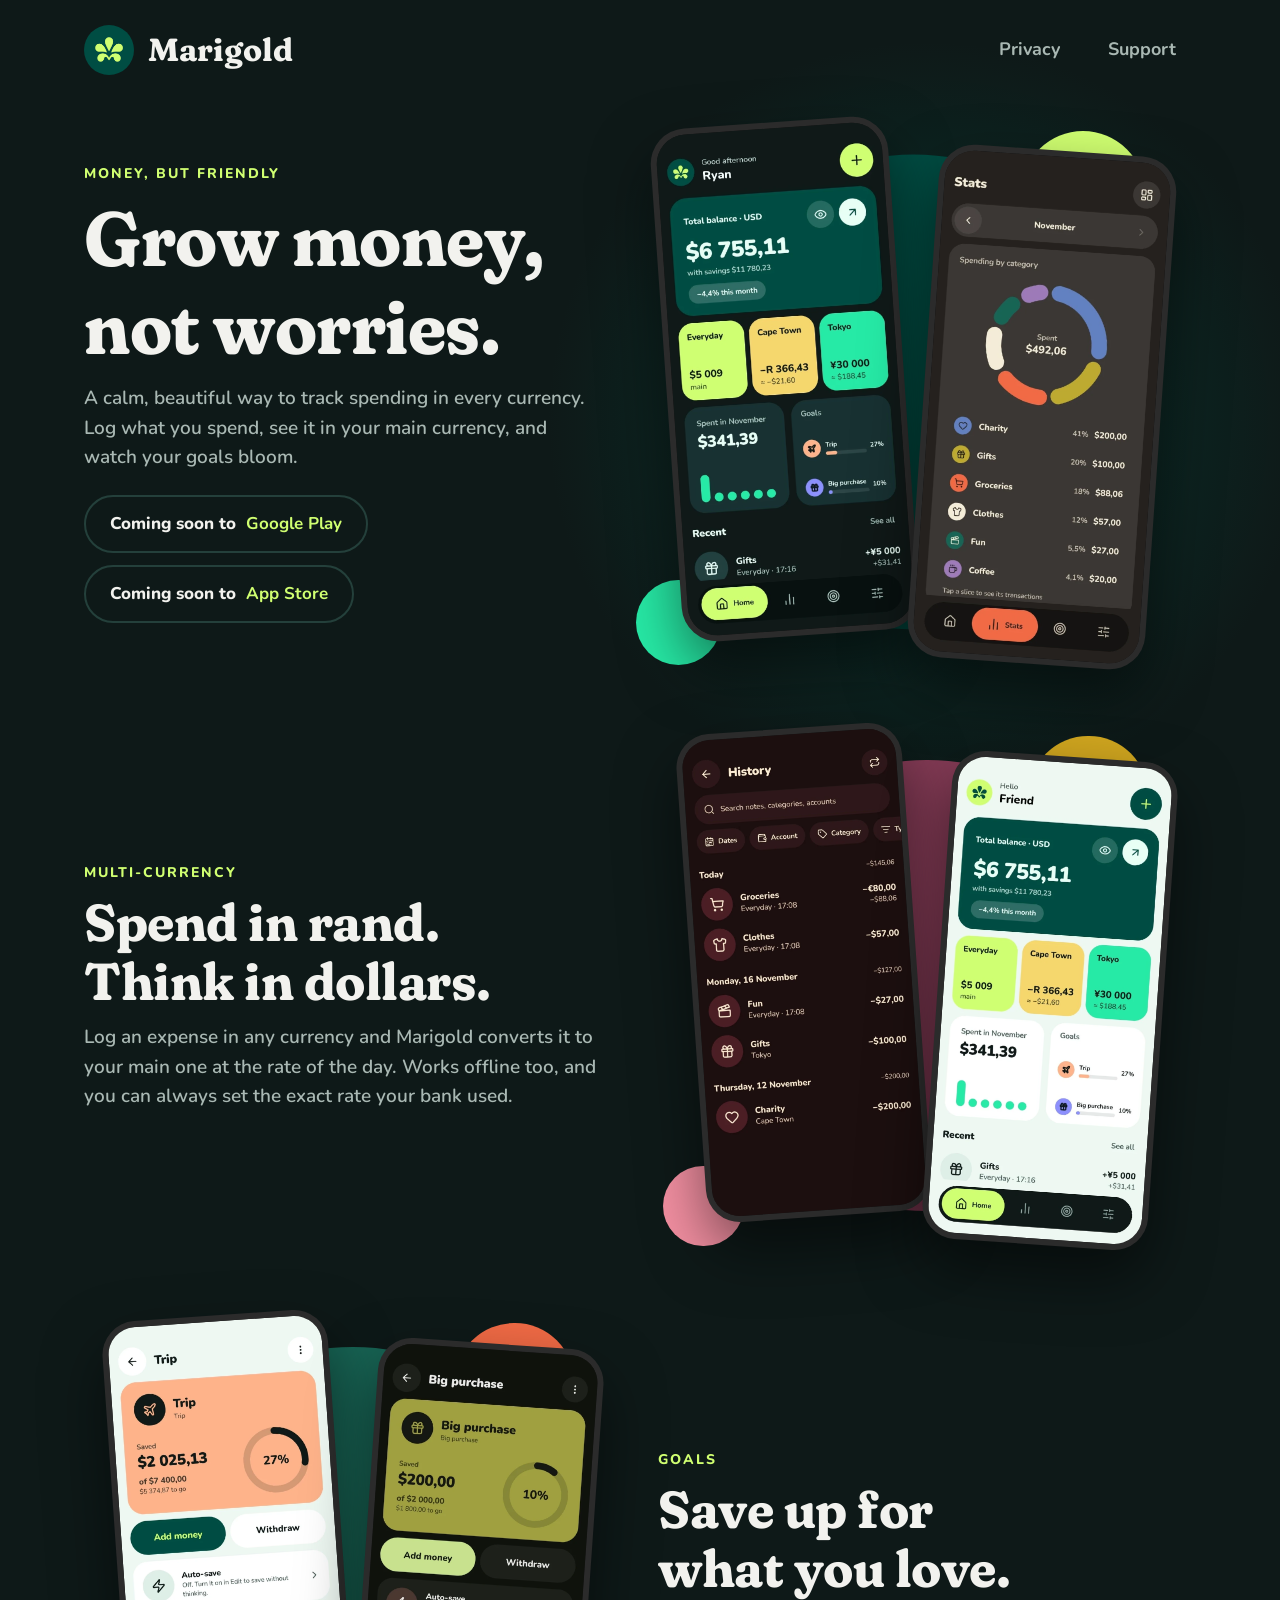
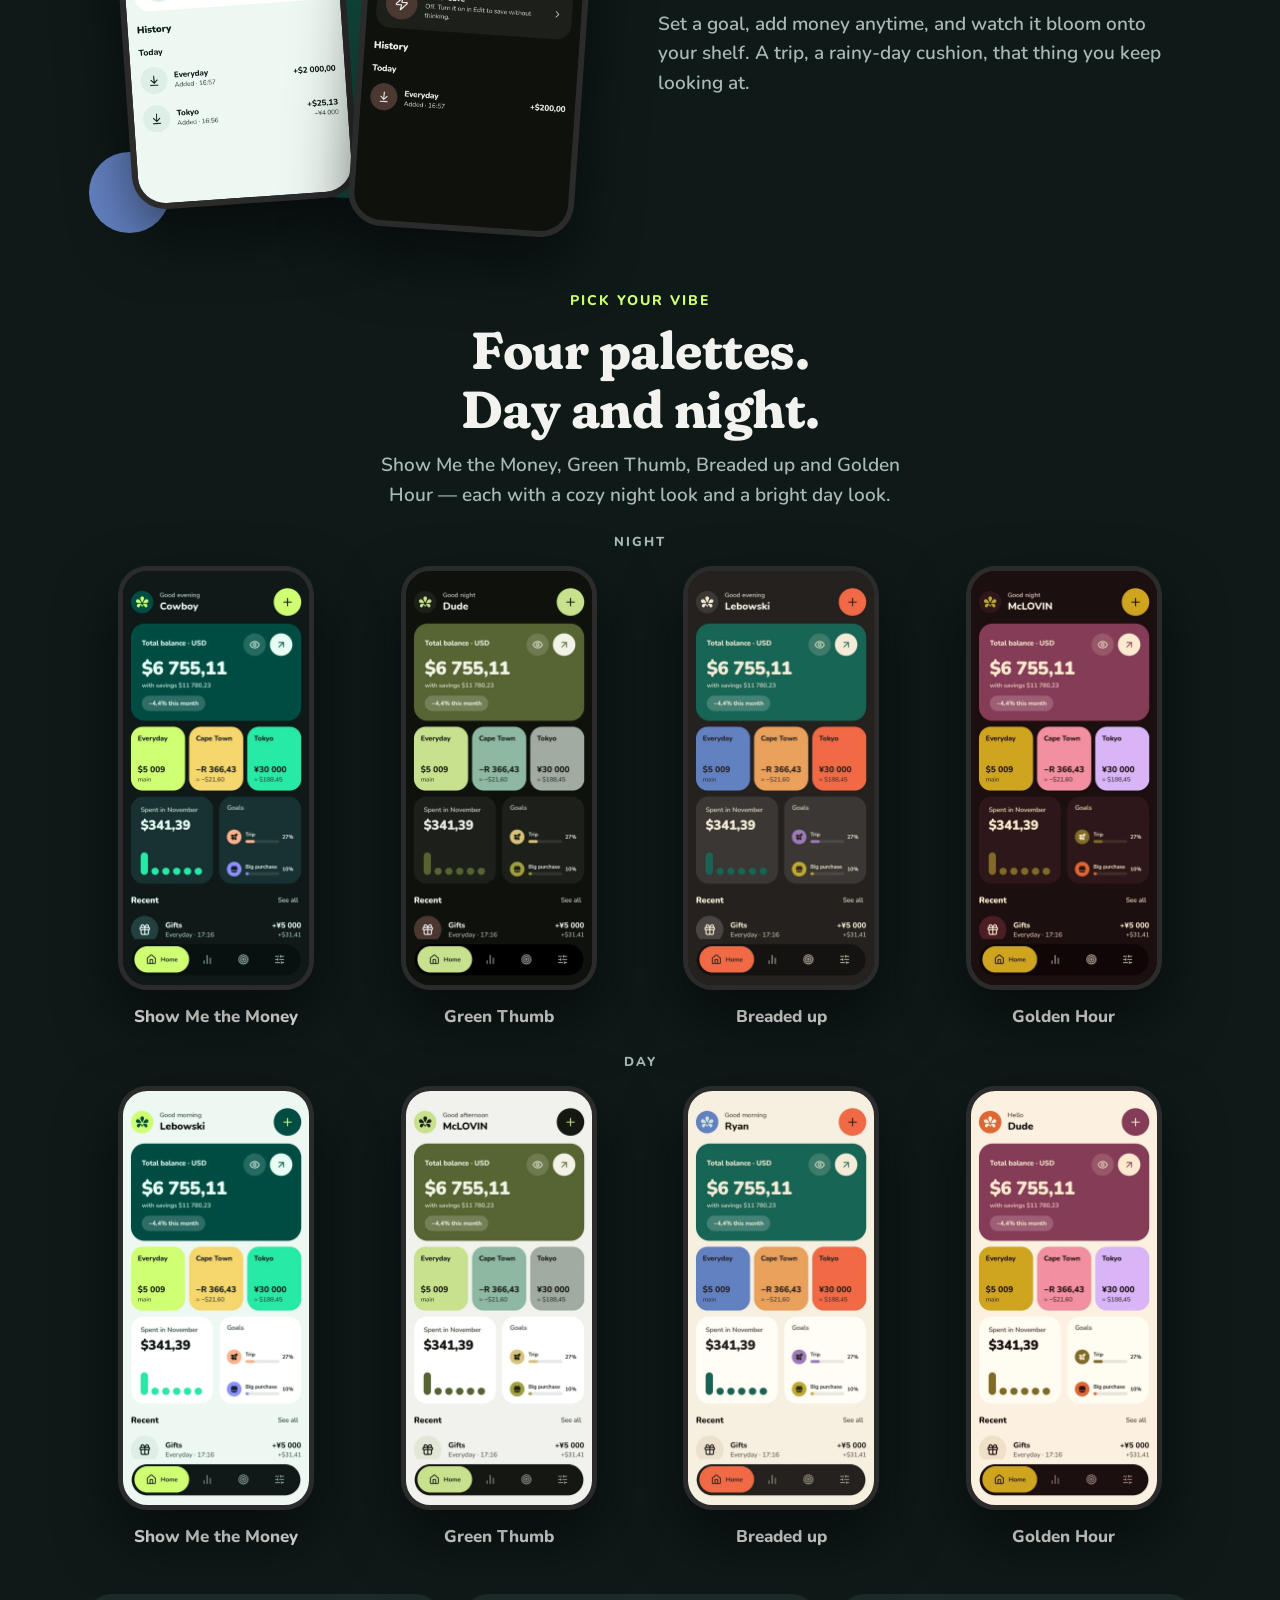
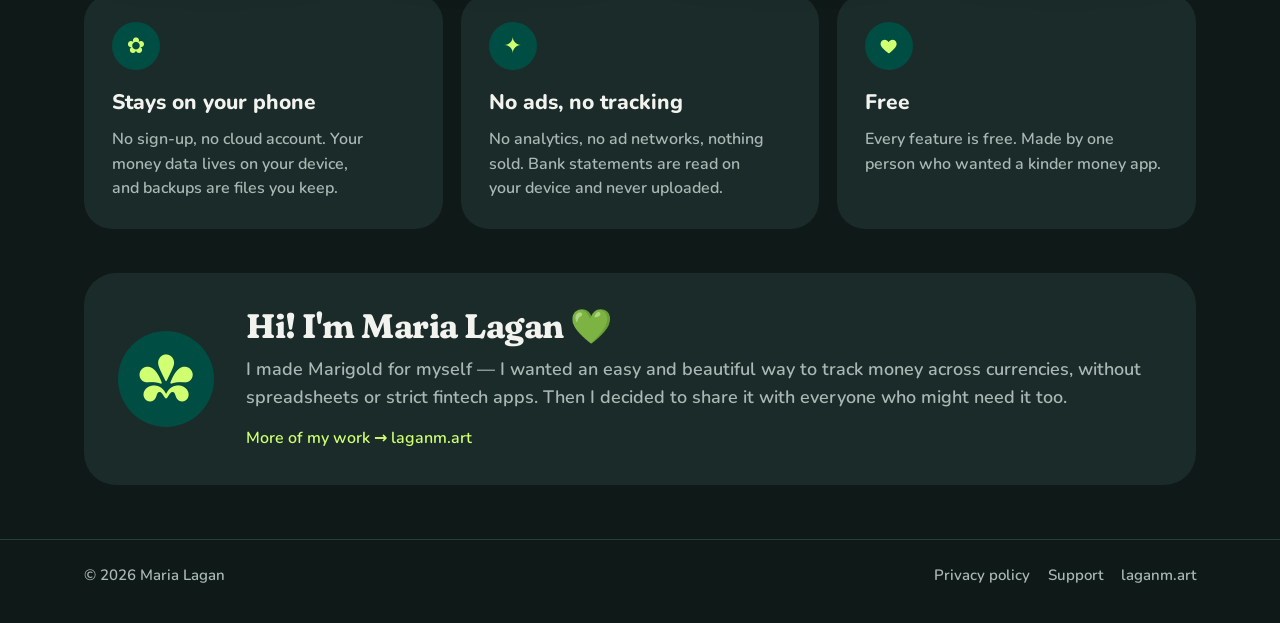
==== commit 2d1ede55: "Filled, centered heart icon in the Free card Co-Authored-By: Claude Opus 5.5 <noreply@anthropic.com>" ====
--- a/index.html
+++ b/index.html
@@ -61,7 +61,7 @@
       <div class="cards">
         <div class="card"><div class="dot">✿</div><h3>Stays on your phone</h3><p>No sign-up, no cloud account. Your money data lives on your device, and backups are files you keep.</p></div>
         <div class="card"><div class="dot">✦</div><h3>No ads, no tracking</h3><p>No analytics, no ad networks, nothing sold. Bank statements are read on your device and never uploaded.</p></div>
-        <div class="card"><div class="dot">♡</div><h3>Free</h3><p>Every feature is free. Made by one person who wanted a kinder money app.</p></div>
+        <div class="card"><div class="dot"><svg width="20" height="20" viewBox="0 0 24 24" aria-hidden="true"><path fill="currentColor" d="M12 21s-7.5-4.6-9.6-9.2C.9 8.4 3 4.5 6.8 4.5c2.1 0 3.6 1.2 4.4 2.5.2.3.5.3.7 0 .8-1.3 2.3-2.5 4.4-2.5 3.8 0 5.9 3.9 4.4 7.3C18.6 16.4 12 21 12 21z"/></svg></div><h3>Free</h3><p>Every feature is free. Made by one person who wanted a kinder money app.</p></div>
       </div>
     </section>
 
--- a/style.css
+++ b/style.css
@@ -28,11 +28,12 @@
 .nav-links a:hover{background:var(--card);color:var(--text);text-decoration:none}
 
 /* hero */
-.hero{position:relative;display:grid;grid-template-columns:1fr 1.1fr;gap:32px;align-items:center;padding:20px 0 32px}
+.hero{position:relative;display:grid;grid-template-columns:1fr 1.1fr;gap:32px;align-items:center;padding:8px 0 16px}
 .hero::before{content:"";position:absolute;right:-10%;top:-10%;width:760px;height:760px;border-radius:50%;
   background:radial-gradient(closest-side,rgba(0,110,92,.35),rgba(0,110,92,0));z-index:-1}
 .kicker{display:inline-block;color:var(--lime);font-weight:800;font-size:14px;letter-spacing:2px;text-transform:uppercase}
-h1,h2{line-height:1.14;letter-spacing:-0.5px}
+h1,h2{line-height:1.14;letter-spacing:-0.5px;text-wrap:balance}
+p,li,figcaption{text-wrap:pretty}
 h1{font-size:clamp(42px,6vw,78px);margin:10px 0 14px}
 .lead{font-size:19px;color:var(--muted);max-width:520px;margin:0 0 22px}
 .badge{display:inline-flex;align-items:center;gap:10px;background:var(--lime);color:#13211F;font-weight:800;padding:14px 24px;border-radius:999px;font-size:17px}
@@ -45,20 +46,21 @@
 .palette img{margin:0 auto;max-width:1060px;width:100%}
 
 /* phones floating over palette circles */
-.scene{position:relative;display:flex;justify-content:center;align-items:center;gap:20px;padding:36px 0 56px;isolation:isolate}
-.phone{position:relative;width:min(250px,42%);aspect-ratio:390/844;border:6px solid #2B2B2B;border-radius:40px;overflow:hidden;background:#111;
+.scene{position:relative;display:flex;justify-content:center;align-items:center;gap:20px;padding:14px 0 40px;isolation:isolate}
+.phone{position:relative;width:min(250px,42%);aspect-ratio:390/844;border:6px solid #2B2B2B;border-radius:15% / 6.9%;overflow:hidden;background:#111;
   box-shadow:0 28px 60px rgba(0,0,0,.5);transform:translateY(var(--y,0px)) rotate(var(--r,0deg));transition:transform .7s cubic-bezier(.2,.8,.2,1)}
 .phone img{width:100%;height:100%;object-fit:cover;display:block}
 .scene:hover .phone{transform:translateY(calc(var(--y,0px) - 10px)) rotate(calc(var(--r,0deg) * .5))}
 .blob{position:absolute;border-radius:50%;z-index:-1;transition:transform .9s cubic-bezier(.2,.8,.2,1)}
 .b1{width:84%;aspect-ratio:1;background:var(--c1);left:8%;top:50%;transform:translateY(-50%)}
 .b2{width:22%;aspect-ratio:1;background:var(--c2);right:9%;top:4%}
-.b3{width:14%;aspect-ratio:1;background:var(--c3);left:9%;bottom:6%}
+.b3{width:15%;aspect-ratio:1;background:var(--c3);left:1%;bottom:2%}
 .scene:hover .b1{transform:translateY(-50%) scale(1.04)}
 .scene:hover .b2{transform:translate(-10px,8px)}
 .scene:hover .b3{transform:translate(8px,-8px)}
-.scene.single{padding:22px 0 18px}
-.scene.single .phone{width:74%;border-width:5px;border-radius:30px}
+.scene.single{padding:14px 0 10px}
+.scene.single .phone{width:74%;border-width:5px}
+.scene.single .blob{display:none}
 .scene.single .b1{width:92%;left:4%}
 .scene.single .b2{width:30%;right:0;top:2%}
 .scene.single .b3{width:20%;left:0;bottom:4%}
@@ -69,11 +71,11 @@
 @media (prefers-reduced-motion:reduce){.phone,.blob{transition:none}}
 
 /* feature rows */
-section{padding:32px 0}
+section{padding:22px 0}
 .feature{display:grid;grid-template-columns:1fr 1fr;gap:36px;align-items:center}
 .feature.flip .text{order:2}
 .feature h2,.center h2{font-size:clamp(32px,4.2vw,52px);margin:8px 0 12px}
-.feature p{color:var(--muted);font-size:19px;margin:0}
+.feature p{color:var(--muted);font-size:19px;margin:0;max-width:30em}
 .center{text-align:center}
 .center .lead{margin:0 auto 22px}
 
@@ -82,7 +84,7 @@
 .card{background:var(--card);border-radius:28px;padding:28px}
 .card .dot{width:48px;height:48px;border-radius:50%;background:var(--emerald);display:grid;place-items:center;color:var(--lime);font-size:22px;margin-bottom:16px}
 .card h3{margin:0 0 8px;font-size:21px;font-weight:800}
-.card p{margin:0;color:var(--muted)}
+.card p{margin:0;color:var(--muted);text-wrap:balance;padding-right:6px}
 
 /* creator */
 .creator{background:var(--card);border-radius:var(--radius);padding:34px;display:grid;grid-template-columns:auto 1fr;gap:32px;align-items:center}
@@ -108,6 +110,12 @@
 .note p{margin:0}
 .contact{display:inline-flex;margin-top:8px}
 
+@media (min-width:861px){
+  .nav{padding:24px 0}
+  .brand{font-size:32px;gap:14px}
+  .brand img{width:50px;height:50px}
+  .nav-links a{font-size:18px;padding:12px 20px}
+}
 @media (max-width:860px){
   .hero,.feature{grid-template-columns:1fr}
   .feature.flip .text{order:0}
